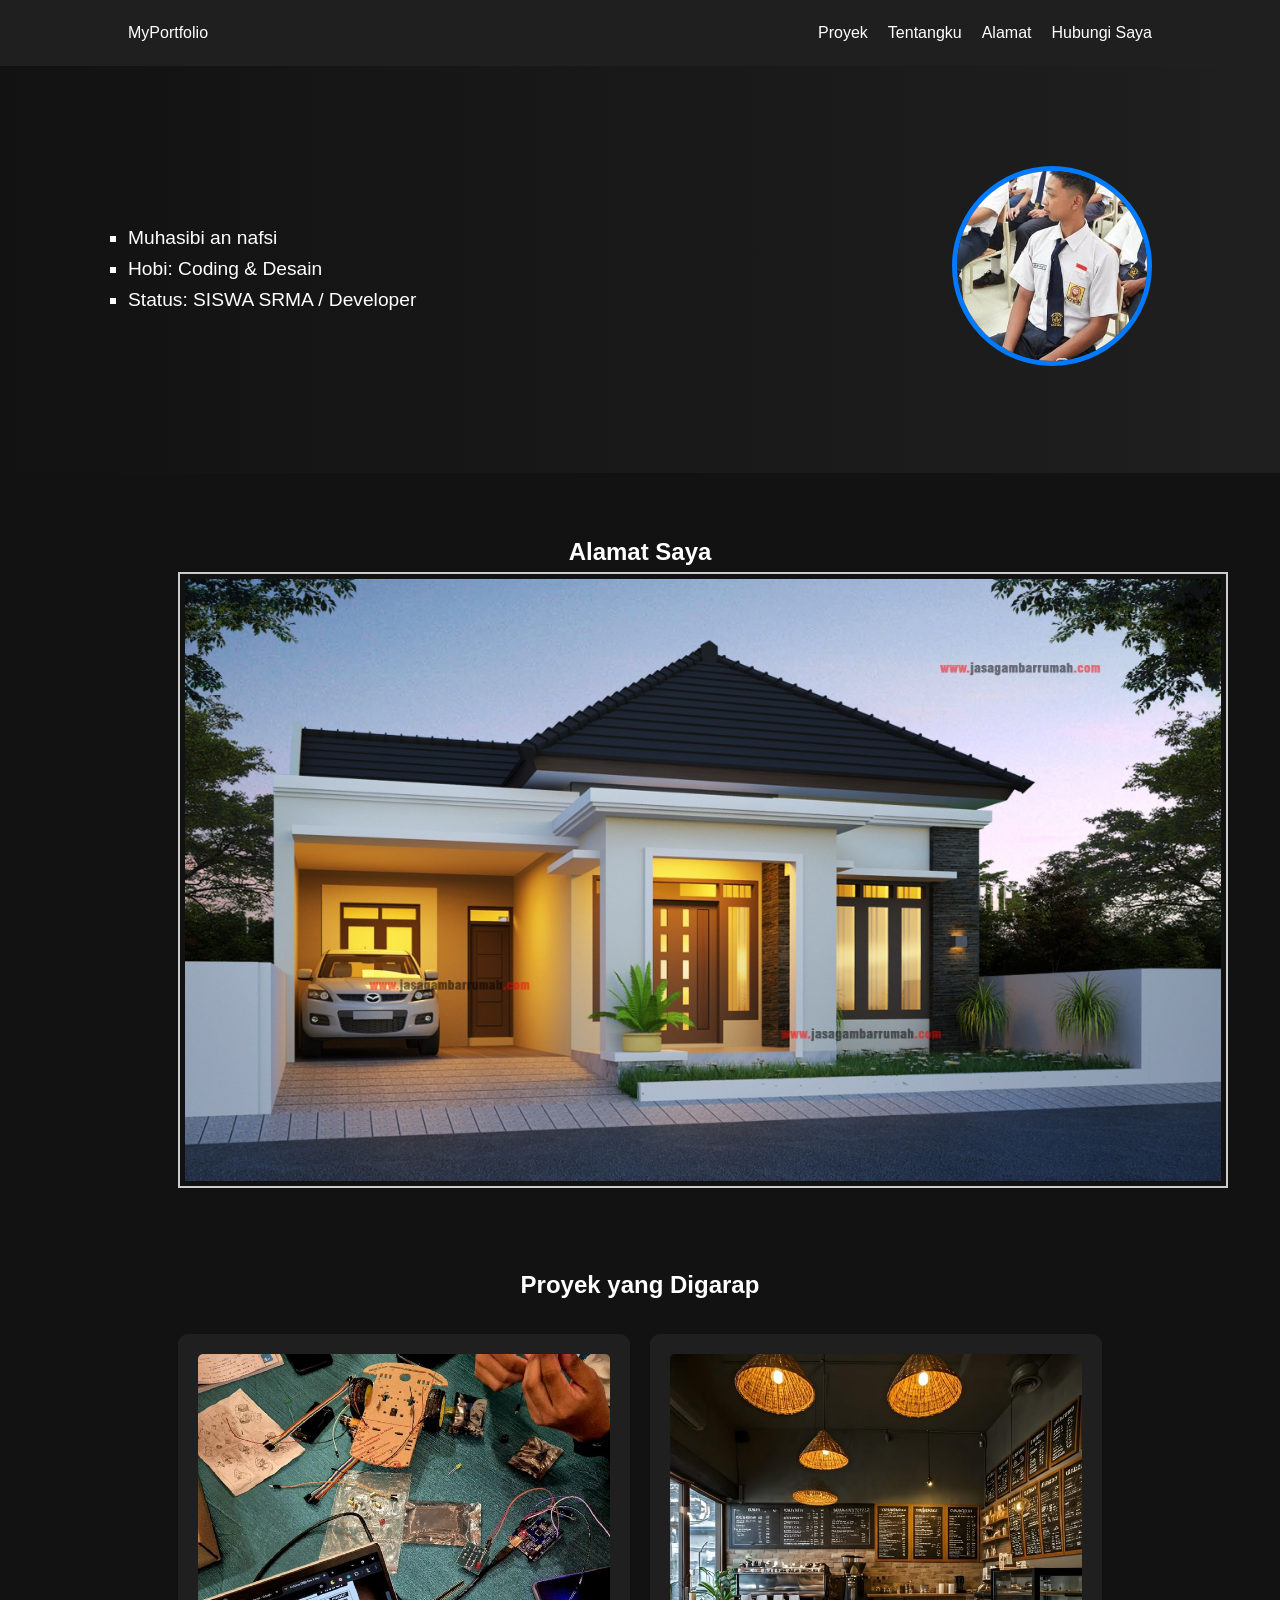
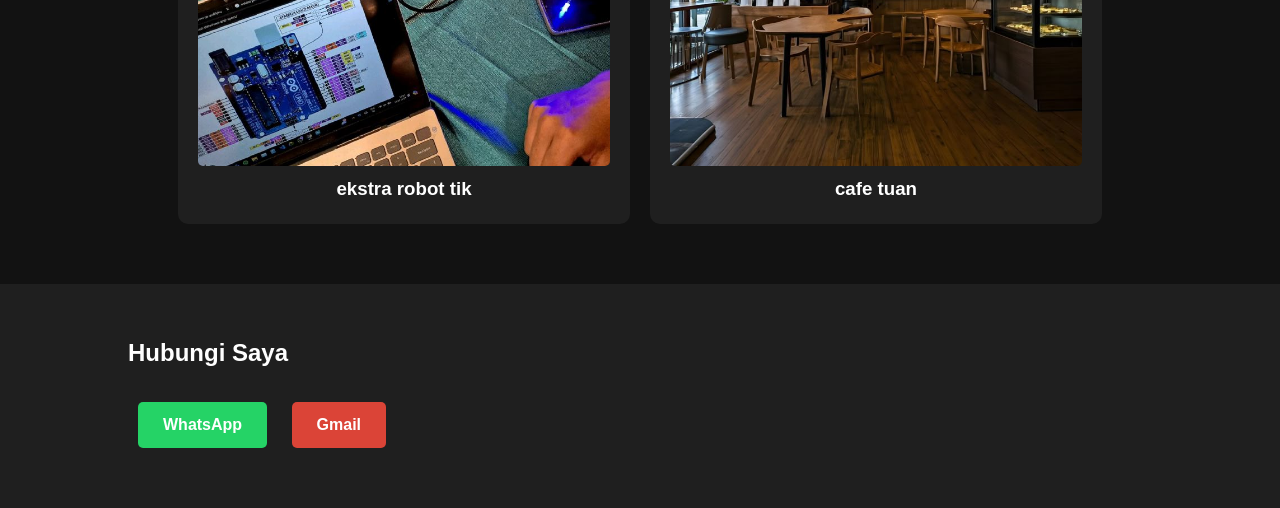
==== index.html @ e62d5908 "init rename 2" ====
<!DOCTYPE html>
<html lang="id">

<head>
    <meta charset="UTF-8">
    <meta name="viewport" content="width=device-width, initial-scale=1.0">
    <title>Portofolio Saya</title>
    <link rel="stylesheet" href="style.css">
</head>

<body>

    <nav class="navbar">
        <div class="logo">MyPortfolio</div>
        <ul class="nav-links">
            <li><a href="#proyek">Proyek</a></li>
            <li><a href="#" id="btn-tentangku">Tentangku</a></li>
            <li><a href="#alamat">Alamat</a></li>
            <li><a href="#kontak">Hubungi Saya</a></li>
        </ul>
    </nav>

    <header class="hero">
        <div class="hero-content">
            <ul class="biodata">
                <li>Muhasibi an nafsi</li>
                <li>Hobi: Coding & Desain</li>
                <li>Status: SISWA SRMA / Developer</li>
            </ul>
            <div class="foto-profil">
                <img src="hitamlu.jpeg" alt="Foto Saya">
            </div>
        </div>
    </header>

    

    <section id="tentangku-section" class="hidden">
        <div class="container-tentangku">
            <h2>Tentang Saya</h2>
            <div class="card-container">
                <p>Halo! Saya Muhasibi an Nafsi, seorang SISWA yang memiliki minat besar dalam dunia teknologi, khususnya dalam bidang coding dan desain. Saya selalu bersemangat untuk belajar hal-hal baru dan mengembangkan keterampilan saya di bidang ini. Selain itu, saya juga aktif dalam berbagai proyek yang memungkinkan saya untuk menerapkan pengetahuan saya dalam praktik nyata. Saya percaya bahwa dengan kerja keras dan dedikasi, saya dapat mencapai tujuan saya dan memberikan kontribusi positif dalam dunia teknologi.</p>
            </div>
        <div class="container-tentangku">
            <h2>Tentang Saya</h2>
            <div class="card-container">

                 <div class="project-grid">
               <a href="http://127.0.0.1:5503/SD.html" class="project-card">
                <img src="SD.png" alt="Proyek 1">
                <div class="project-info">
                    <h3>kehidupan sd</h3>
                </div>
               </a>
                 <div class="project-grid">
               <a href="http://127.0.0.1:5501/SMP.html" class="project-card">
                <img src="SMP.png" alt="Proyek 1">
                <div class="project-info">
                    <h3>kehidupan SMP</h3>
                </div>
               </a>
                <div class="project-grid">
               <a href="http://127.0.0.1:5502/SRMA.html" class="project-card">
                <img src="SRMA.png" alt="Proyek 1">
                <div class="project-info">
                    <h3>kehidupan SRMA</h3>
                </div>
               </a>
            </div>
        </div>
    </section>

    <section id="alamat">
        <h2>Alamat Saya</h2>
        <div class="rumah-container">
            <a href="https://www.google.com/maps/place/DERINZA/@-7.7961818,112.0410421,17z/data=!4m15!1m8!3m7!1s0x2e7857568345a993:0x3facb1099c20fab9!2sJl.+Miri,+Kec.+Ngasem,+Kabupaten+Kediri,+Jawa+Timur!3b1!8m2!3d-7.7956473!4d112.0436247!16s%2Fg%2F1hm4wj659!3m5!1s0x2e7857570e2b7f69:0xae34201c643025cc!8m2!3d-7.795965!4d112.04338!16s%2Fg%2F11t0gn72p6?entry=ttu&g_ep=EgoyMDI2MDQyMi4wIKXMDSoASAFQAw%3D%3D" target="_blank">
                <img src="rumahgw.jpg" alt="Gambar Rumah" class="img-rumah">
                
            </a>
        </div>
    </section>

    <section id="proyek">
        <h2>Proyek yang Digarap</h2>
        <div class="project-grid">
            <a href="http://127.0.0.1:5505/robot.html#join" class="project-card">
                <img src="robot.jpg" alt="Proyek 1">
                <div class="project-info">
                    <h3>ekstra robot tik</h3>
                </div>
            </a>
            <a href="file:///C:/Users/SRMA24KDR070/OneDrive/Documents/kode/cafe%20yang%20tingkat%20lanjut/indek.html" class="project-card">
                <img src="cafe.jpg" alt="Proyek 2">
                <div class="project-info">
                    <h3>cafe tuan</h3>
                </div>
            </a>
        </div>
    </section>

    <footer id="kontak">
        <h2>Hubungi Saya</h2>
        <div class="contact-links">
            <a href="https://wa.me/6289685595566?text=Halo%20saya%20tertarik%20dengan%20proyek%20anda" target="_blank"
                class="btn-wa">WhatsApp</a>
            <a href="mailto:chilkid287@gmail.com" class="btn-gmail">Gmail</a>
        </div>
    </footer>

    <script src="script.js"></script>
</body>

</html>
---- style.css ----
* {
    margin: 0;
    padding: 0;
    box-sizing: border-box;
    font-family: 'Segoe UI', Tahoma, Geneva, Verdana, sans-serif;
    scroll-behavior: smooth;
}

body {
    background-color: #121212;
    color: white;
    line-height: 1.6;
}

/* Navbar */
.navbar {
    display: flex;
    justify-content: space-between;
    align-items: center;
    padding: 20px 10%;
    background: #1f1f1f;
    position: sticky;
    top: 0;
    z-index: 1000;
}

.nav-links {
    display: flex;
    list-style: none;
}

.nav-links li a {
    color: white;
    text-decoration: none;
    margin-left: 20px;
    transition: 0.3s;
}

.nav-links li a:hover {
    color: #007bff;
}
.ireng {
    padding: 100px 10%;
    background: linear-gradient(to right, #121212, #1f1f1f);
    text-align: center;
}
.ireng-content h1 {
    font-size: 2.5rem;
    margin-bottom: 20px;
}
.ireng-content p {
    font-size: 1.2rem;
    color: #cccccc;
}

.hitam {
    padding: 80px 10%;
    text-align: center;
}
.hitam-content h2 {
    display: inline-block;
    grid-template-columns: repeat(auto-fit, minmax(250px, 1fr));
    gap: 20px;
    margin-top: 30px;
}
.hitam-content p {
    font-size: 1.2rem;
    color: #cccccc;
}




/* Hero Section */
.hero {
    padding: 100px 10%;
    background: linear-gradient(to right, #121212, #1f1f1f);
}

.hero-content {
    display: flex;
    justify-content: space-between;
    align-items: center;
}

.biodata {
    list-style: square;
    font-size: 1.2rem;
}

.foto-profil img {
    width: 200px;
    height: 200px;
    border-radius: 50%;
    border: 5px solid #007bff;
    object-fit: cover;
}

/* Section Styling */
section {
    padding: 10px 10%;
    text-align: center;
    margin: 50px;
    object-fit: cover;
}

.hidden {
    display: none;
}
.icon-SD, .icon-SMP, .icon-SRMA {
    width: 100px;
    height: 100px;
    margin: 100px;
}

.icon-SD:hover, .icon-SMP:hover, .icon-SRMA:hover {
    transform: scale(1.1);

}
.icon-SD.png-img {
    width: 100%;
    border-radius: 5px;
    object-fit: cover;
}

.icon-SMP.png-img {
    width: 100%;
    border-radius: 5px;
    object-fit: cover;
}


.icon-SRMA.png-img {
    width: 100%;
    border-radius: 5px;
    object-fit: cover;
}

/* Cards */
.card-container, .project-grid {
    display: grid;
    grid-template-columns: repeat(auto-fit, minmax(250px, 1fr));
    gap: 20px;
    margin-top: 30px;
}

.card, .project-card {
    background: #1f1f1f;
    padding: 20px;
    border-radius: 10px;
    transition: 0.3s;
    text-decoration: none;
    color: white;
}

.card:hover, .project-card:hover {
    transform: translateY(-10px);
    border: 1px solid #007bff;
}

.project-card img {
    width: 100%;
    border-radius: 5px;
}

/* Alamat */
.img-rumah {
    width: 1050px;
    cursor: pointer;
    transition: 0.3s;
    border: #cccccc solid 2px;
    padding: 5px;
}
.img-rumah:hover {
    filter: invert(0); /* Kembalikan warna asli saat hover */
}

.img-rumah:hover {
    transform: scale(1.1);
}

/* Footer / Kontak */
footer {
    background: #1f1f1f;
    padding: 50px 10%;
}

.contact-links {
    margin-top: 20px;
}

.contact-links a {
    display: inline-block;
    padding: 10px 25px;
    margin: 10px;
    text-decoration: none;
    border-radius: 5px;
    color: white;
    font-weight: bold;
}

.btn-wa { background: #25d366; }
.btn-gmail { background: #db4437; }
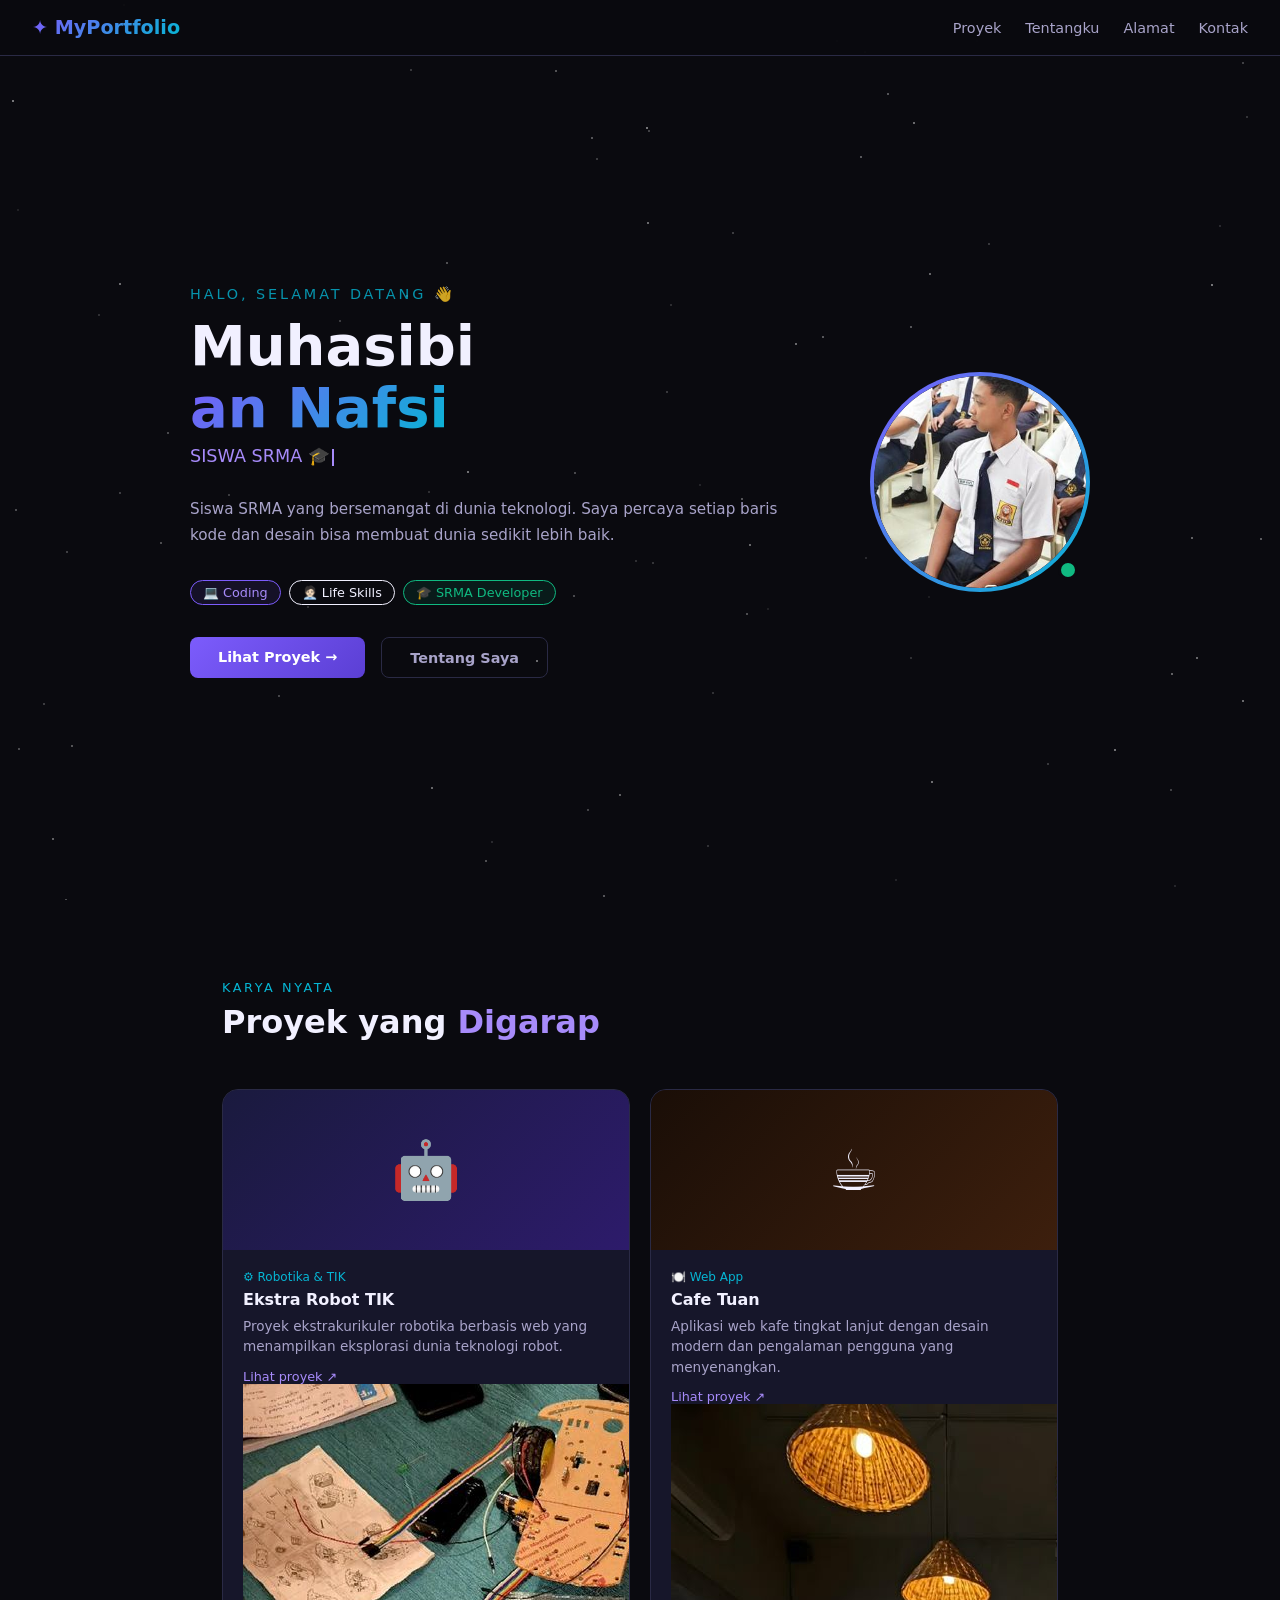
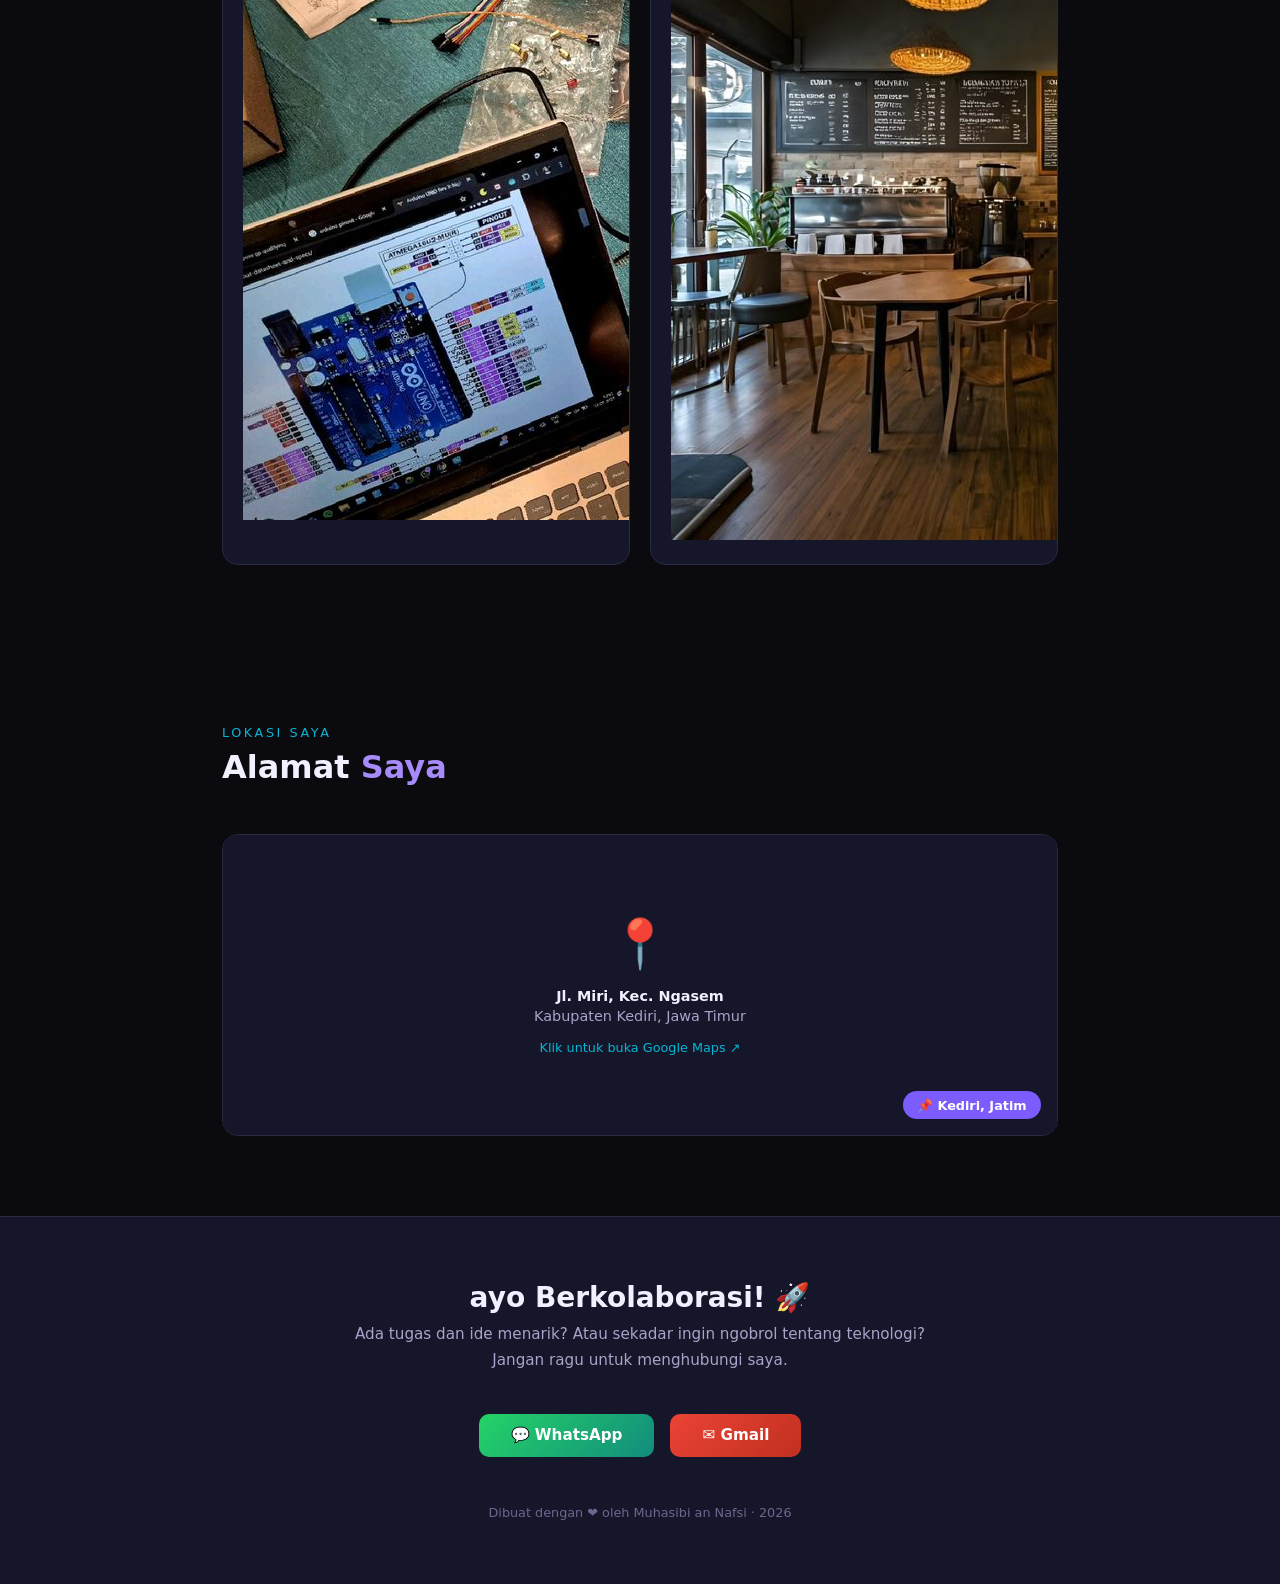
==== commit e0629b90: "init edit" ====
--- a/index.html
+++ b/index.html
@@ -1,113 +1,166 @@
 <!DOCTYPE html>
 <html lang="id">
-
 <head>
-    <meta charset="UTF-8">
-    <meta name="viewport" content="width=device-width, initial-scale=1.0">
-    <title>Portofolio Saya</title>
-    <link rel="stylesheet" href="style.css">
+  <meta charset="UTF-8">
+  <meta name="viewport" content="width=device-width, initial-scale=1.0">
+  <title>Portofolio – Muhasibi an Nafsi</title>
+  <link rel="stylesheet" href="style.css">
 </head>
-
 <body>
 
-    <nav class="navbar">
-        <div class="logo">MyPortfolio</div>
-        <ul class="nav-links">
-            <li><a href="#proyek">Proyek</a></li>
-            <li><a href="#" id="btn-tentangku">Tentangku</a></li>
-            <li><a href="#alamat">Alamat</a></li>
-            <li><a href="#kontak">Hubungi Saya</a></li>
-        </ul>
-    </nav>
+  <!-- Background Stars -->
+  <div class="stars" id="stars"></div>
 
-    <header class="hero">
-        <div class="hero-content">
-            <ul class="biodata">
-                <li>Muhasibi an nafsi</li>
-                <li>Hobi: Coding & Desain</li>
-                <li>Status: SISWA SRMA / Developer</li>
-            </ul>
-            <div class="foto-profil">
-                <img src="hitamlu.jpeg" alt="Foto Saya">
-            </div>
+  <!-- Navbar -->
+  <nav class="navbar">
+    <div class="logo">✦ MyPortfolio</div>
+    <button class="hamburger" id="hamburger" aria-label="Menu">
+      <span></span><span></span><span></span>
+    </button>
+    <ul class="nav-links" id="nav-links">
+      <li><a href="#sec-proyek">Proyek</a></li>
+      <li><a href="#" id="btn-tentangku">Tentangku</a></li>
+      <li><a href="#sec-alamat">Alamat</a></li>
+      <li><a href="#sec-kontak">Kontak</a></li>
+    </ul>
+  </nav>
+
+  <!-- Hero -->
+  <section class="hero">
+    <div class="hero-inner">
+      <div class="hero-text">
+        <p class="greeting">Halo, selamat datang 👋</p>
+        <h1 class="hero-name">Muhasibi<br><span>an Nafsi</span></h1>
+        <p class="hero-role"><span id="typewriter"></span><span class="cursor"></span></p>
+        <p class="hero-bio">Siswa SRMA yang bersemangat di dunia teknologi. Saya percaya setiap baris kode dan desain bisa membuat dunia sedikit lebih baik.</p>
+        <div class="tags">
+          <span class="tag coding">💻 Coding</span>
+          <span class="tag life skills">🧑🏻‍💼 Life Skills</span>
+          <span class="tag status">🎓 SRMA Developer</span>
         </div>
-    </header>
+        <div class="hero-cta">
+          <a href="#sec-proyek" class="btn-primary">Lihat Proyek →</a>
+          <a href="#" class="btn-sec" id="btn-tentangku-hero">Tentang Saya</a>
+        </div>
+      </div>
+      <div class="avatar-wrap">
+        <div class="avatar-ring">
+          <div class="avatar-inner">
+            <img src="hitamlu.jpeg" alt="Foto Muhasibi" onerror="this.style.display='none';this.nextElementSibling.style.display='flex'">
+            <div class="avatar-fallback">🧑‍💻</div>
+          </div>
+        </div>
+        <div class="status-dot" title="Aktif belajar!"></div>
+      </div>
+    </div>
+  </section>
 
-    
+  <!-- Section: Tentangku (hidden toggle) -->
+  <div id="section-tentangku" class="hidden-section">
+    <div class="sec-label">Kenali Saya</div>
+    <h2 class="sec-title">Tentang <span>Saya</span></h2>
+    <div class="about-card">
+      <div class="about-text">
+        <p>Halo! Saya <strong>Muhasibi an Nafsi</strong>, seorang siswa yang memiliki minat besar dalam dunia teknologi, khususnya coding dan desain.</p>
+        <p>halo saya muhasibi, seorang pelajar fana yang tidak mengejar keabadian, melainkan ingin meninggalkan jejak bermakna di antara waktu dan takdir. Mengingat sic transit gloria mundi bahwa segala kejayaan hanyalah sementara dan kita semua pada akhirnya akan kembali menjadi debu, saya memilih untuk tidak gentar menghadapi akhir. Melainkan hidup sepenuhnya, sebab memento mori: hidup ini singkat, maka setiap langkah harus memiliki arti.</p>
+        <p>Dengan kerja keras dan belajar, saya yakin dapat mencapai tujuan dan memberikan kontribusi positif dalam dunia teknologi.</p>
+      </div>
+      <div class="skills-wrap">
+        <p class="skills-label">Keterampilan</p>
+        <div class="skills-grid">
+          <div class="skill-item"><span>🌐</span><p>HTML/CSS</p></div>
+          <div class="skill-item"><span>⚙️</span><p>JavaScript</p></div>
+          <div class="skill-item"><span>🧭</span><p>life skills</p></div>
+          <div class="skill-item"><span>📱</span><p>Responsive</p></div>
+          <div class="skill-item"><span>🤖</span><p>Robotika</p></div>
+          <div class="skill-item"><span>✨</span><p>Kreatif</p></div>
+        </div>
+      </div>
+    </div>
 
-    <section id="tentangku-section" class="hidden">
-        <div class="container-tentangku">
-            <h2>Tentang Saya</h2>
-            <div class="card-container">
-                <p>Halo! Saya Muhasibi an Nafsi, seorang SISWA yang memiliki minat besar dalam dunia teknologi, khususnya dalam bidang coding dan desain. Saya selalu bersemangat untuk belajar hal-hal baru dan mengembangkan keterampilan saya di bidang ini. Selain itu, saya juga aktif dalam berbagai proyek yang memungkinkan saya untuk menerapkan pengetahuan saya dalam praktik nyata. Saya percaya bahwa dengan kerja keras dan dedikasi, saya dapat mencapai tujuan saya dan memberikan kontribusi positif dalam dunia teknologi.</p>
-            </div>
-        <div class="container-tentangku">
-            <h2>Tentang Saya</h2>
-            <div class="card-container">
+    <div class="life-wrap">
+      <p class="skills-label">Perjalanan Hidup</p>
+      <div class="life-grid">
+        <a href="http://127.0.0.1:5503/SD.html" class="life-card">
+          <div class="life-icon">🏫</div>
+          <div class="life-phase">Fase 1</div>
+          <div class="life-name">Kehidupan SD</div>
+          <div class="life-desc">Awal perjalanan, penuh rasa ingin tahu dan semangat belajar.</div>
+        </a>
+        <a href="http://127.0.0.1:5501/SMP.html" class="life-card">
+          <div class="life-icon">📚</div>
+          <div class="life-phase">Fase 2</div>
+          <div class="life-name">Kehidupan SMP</div>
+          <div class="life-desc">Mulai mengenal dunia teknologi dan coding pertama kali.</div>
+        </a>
+        <a href="http://127.0.0.1:5502/SRMA.html" class="life-card">
+          <div class="life-icon">💡</div>
+          <div class="life-phase">Fase 3 — Sekarang</div>
+          <div class="life-name">Kehidupan SRMA</div>
+          <div class="life-desc">Mengembangkan proyek nyata dan menjadi developer muda.</div>
+        </a>
+      </div>
+    </div>
+  </div>
 
-                 <div class="project-grid">
-               <a href="http://127.0.0.1:5503/SD.html" class="project-card">
-                <img src="SD.png" alt="Proyek 1">
-                <div class="project-info">
-                    <h3>kehidupan sd</h3>
-                </div>
-               </a>
-                 <div class="project-grid">
-               <a href="http://127.0.0.1:5501/SMP.html" class="project-card">
-                <img src="SMP.png" alt="Proyek 1">
-                <div class="project-info">
-                    <h3>kehidupan SMP</h3>
-                </div>
-               </a>
-                <div class="project-grid">
-               <a href="http://127.0.0.1:5502/SRMA.html" class="project-card">
-                <img src="SRMA.png" alt="Proyek 1">
-                <div class="project-info">
-                    <h3>kehidupan SRMA</h3>
-                </div>
-               </a>
-            </div>
+  <!-- Section: Proyek -->
+  <section class="sec" id="sec-proyek">
+    <div class="sec-label">Karya Nyata</div>
+    <h2 class="sec-title">Proyek yang <span>Digarap</span></h2>
+    <div class="project-grid">
+      <a href="https://muhasibiannafsi.github.io/eksta-robot/" class="project-card" target="_blank">
+        <div class="project-img robot-bg">🤖</div>
+        <div class="project-body">
+          <div class="project-tag">⚙️ Robotika & TIK</div>
+          <div class="project-title">Ekstra Robot TIK</div>
+          <div class="project-desc">Proyek ekstrakurikuler robotika berbasis web yang menampilkan eksplorasi dunia teknologi robot.</div>
+          <div class="proj-link">Lihat proyek <span>↗</span></div>
+          <img src="robot.jpg" alt="robot">
         </div>
-    </section>
+      </a>
+      <a href="https://muhasibiannafsi.github.io/cafe-yang-tingkat-lanjut/" class="project-card" target="_blank">
+        <div class="project-img cafe-bg">☕</div>
+        <div class="project-body">
+          <div class="project-tag">🍽️ Web App</div>
+          <div class="project-title">Cafe Tuan</div>
+          <div class="project-desc">Aplikasi web kafe tingkat lanjut dengan desain modern dan pengalaman pengguna yang menyenangkan.</div>
+          <div class="proj-link">Lihat proyek <span>↗</span></div>
+          <img src="cafe.jpg" alt="cafe">
+        </div>
+      </a>
+    </div>
+  </section>
 
-    <section id="alamat">
-        <h2>Alamat Saya</h2>
-        <div class="rumah-container">
-            <a href="https://www.google.com/maps/place/DERINZA/@-7.7961818,112.0410421,17z/data=!4m15!1m8!3m7!1s0x2e7857568345a993:0x3facb1099c20fab9!2sJl.+Miri,+Kec.+Ngasem,+Kabupaten+Kediri,+Jawa+Timur!3b1!8m2!3d-7.7956473!4d112.0436247!16s%2Fg%2F1hm4wj659!3m5!1s0x2e7857570e2b7f69:0xae34201c643025cc!8m2!3d-7.795965!4d112.04338!16s%2Fg%2F11t0gn72p6?entry=ttu&g_ep=EgoyMDI2MDQyMi4wIKXMDSoASAFQAw%3D%3D" target="_blank">
-                <img src="rumahgw.jpg" alt="Gambar Rumah" class="img-rumah">
-                
-            </a>
+  <!-- Section: Alamat -->
+  <section class="sec" id="sec-alamat">
+    <div class="sec-label">Lokasi Saya</div>
+    <h2 class="sec-title">Alamat <span>Saya</span></h2>
+    <div class="map-wrap">
+      <a class="map-link" href="https://www.google.com/maps/place/DERINZA/@-7.7961818,112.0410421,17z" target="_blank">
+        <div class="map-placeholder">
+          <div class="map-pin">📍</div>
+          <div class="map-addr">
+            <strong>Jl. Miri, Kec. Ngasem</strong>
+            Kabupaten Kediri, Jawa Timur
+          </div>
+          <div class="map-hint">Klik untuk buka Google Maps ↗</div>
         </div>
-    </section>
+        <span class="map-badge">📌 Kediri, Jatim</span>
+      </a>
+    </div>
+  </section>
 
-    <section id="proyek">
-        <h2>Proyek yang Digarap</h2>
-        <div class="project-grid">
-            <a href="http://127.0.0.1:5505/robot.html#join" class="project-card">
-                <img src="robot.jpg" alt="Proyek 1">
-                <div class="project-info">
-                    <h3>ekstra robot tik</h3>
-                </div>
-            </a>
-            <a href="file:///C:/Users/SRMA24KDR070/OneDrive/Documents/kode/cafe%20yang%20tingkat%20lanjut/indek.html" class="project-card">
-                <img src="cafe.jpg" alt="Proyek 2">
-                <div class="project-info">
-                    <h3>cafe tuan</h3>
-                </div>
-            </a>
-        </div>
-    </section>
+  <!-- Footer / Kontak -->
+  <footer id="sec-kontak">
+    <div class="contact-heading">ayo Berkolaborasi! 🚀</div>
+    <p class="contact-sub">Ada tugas dan ide menarik? Atau sekadar ingin ngobrol tentang teknologi?<br>Jangan ragu untuk menghubungi saya.</p>
+    <div class="contact-btns">
+      <a href="https://wa.me/6289685595566?text=Halo%20saya%20tertarik%20dengan%20proyek%20anda" target="_blank" class="btn-wa">💬 WhatsApp</a>
+      <a href="mailto:chilkid287@gmail.com" class="btn-gm">✉️ Gmail</a>
+    </div>
+    <p class="footer-note">Dibuat dengan ❤️ oleh Muhasibi an Nafsi · 2026</p>
+  </footer>
 
-    <footer id="kontak">
-        <h2>Hubungi Saya</h2>
-        <div class="contact-links">
-            <a href="https://wa.me/6289685595566?text=Halo%20saya%20tertarik%20dengan%20proyek%20anda" target="_blank"
-                class="btn-wa">WhatsApp</a>
-            <a href="mailto:chilkid287@gmail.com" class="btn-gmail">Gmail</a>
-        </div>
-    </footer>
-
-    <script src="script.js"></script>
+  <script src="script.js"></script>
 </body>
-
 </html>
--- a/style.css
+++ b/style.css
@@ -1,203 +1,668 @@
-* {
-    margin: 0;
-    padding: 0;
-    box-sizing: border-box;
-    font-family: 'Segoe UI', Tahoma, Geneva, Verdana, sans-serif;
-    scroll-behavior: smooth;
+/* ===========================
+   RESET & ROOT VARIABLES
+=========================== */
+*, *::before, *::after {
+  margin: 0;
+  padding: 0;
+  box-sizing: border-box;
+}
+
+:root {
+  --bg:       #0a0a0f;
+  --bg2:      #111118;
+  --bg3:      #1a1a2e;
+  --accent:   #7c5cfc;
+  --accent2:  #a78bfa;
+  --accent3:  #06b6d4;
+  --text:     #f1f0ff;
+  --text2:    #a8a3c9;
+  --text3:    #6b6890;
+  --card:     #16162a;
+  --card2:    #1e1e35;
+  --border:   #2a2a45;
+  --green:    #10b981;
+}
+
+html {
+  scroll-behavior: smooth;
 }
 
 body {
-    background-color: #121212;
-    color: white;
-    line-height: 1.6;
-}
-
-/* Navbar */
+  background: var(--bg);
+  color: var(--text);
+  font-family: 'Segoe UI', system-ui, sans-serif;
+  overflow-x: hidden;
+}
+
+/* ===========================
+   STAR BACKGROUND
+=========================== */
+.stars {
+  position: fixed;
+  top: 0; left: 0;
+  width: 100%; height: 100%;
+  pointer-events: none;
+  z-index: 0;
+  overflow: hidden;
+}
+
+.star {
+  position: absolute;
+  width: 2px; height: 2px;
+  background: #fff;
+  border-radius: 50%;
+  animation: twinkle var(--d, 3s) var(--delay, 0s) infinite;
+}
+
+@keyframes twinkle {
+  0%, 100% { opacity: 0.1; transform: scale(1); }
+  50%       { opacity: 0.8; transform: scale(1.5); }
+}
+
+/* ===========================
+   NAVBAR
+=========================== */
 .navbar {
-    display: flex;
-    justify-content: space-between;
+  position: fixed;
+  top: 0; left: 0; right: 0;
+  z-index: 100;
+  display: flex;
+  align-items: center;
+  justify-content: space-between;
+  padding: 1rem 2rem;
+  background: rgba(10, 10, 15, 0.85);
+  backdrop-filter: blur(16px);
+  border-bottom: 1px solid var(--border);
+}
+
+.logo {
+  font-size: 1.2rem;
+  font-weight: 700;
+  background: linear-gradient(135deg, var(--accent), var(--accent3));
+  -webkit-background-clip: text;
+  -webkit-text-fill-color: transparent;
+}
+
+.nav-links {
+  display: flex;
+  gap: 1.5rem;
+  list-style: none;
+}
+
+.nav-links a {
+  color: var(--text2);
+  text-decoration: none;
+  font-size: 0.9rem;
+  transition: color 0.2s;
+}
+
+.nav-links a:hover {
+  color: var(--accent2);
+}
+
+/* Hamburger (mobile) */
+.hamburger {
+  display: none;
+  flex-direction: column;
+  gap: 5px;
+  background: none;
+  border: none;
+  cursor: pointer;
+  padding: 4px;
+}
+
+.hamburger span {
+  display: block;
+  width: 24px; height: 2px;
+  background: var(--text2);
+  border-radius: 2px;
+  transition: all 0.3s;
+}
+
+.hamburger.open span:nth-child(1) { transform: translateY(7px) rotate(45deg); }
+.hamburger.open span:nth-child(2) { opacity: 0; }
+.hamburger.open span:nth-child(3) { transform: translateY(-7px) rotate(-45deg); }
+
+/* ===========================
+   HERO
+=========================== */
+.hero {
+  min-height: 100vh;
+  display: flex;
+  align-items: center;
+  justify-content: center;
+  position: relative;
+  z-index: 1;
+  padding: 6rem 2rem 2rem;
+}
+
+.hero-inner {
+  display: flex;
+  align-items: center;
+  gap: 4rem;
+  max-width: 900px;
+  width: 100%;
+  flex-wrap: wrap;
+  justify-content: center;
+}
+
+.hero-text {
+  flex: 1;
+  min-width: 260px;
+}
+
+.greeting {
+  font-size: 0.9rem;
+  color: var(--accent3);
+  letter-spacing: 0.2em;
+  text-transform: uppercase;
+  margin-bottom: 0.75rem;
+  opacity: 0.8;
+}
+
+.hero-name {
+  font-size: clamp(2rem, 5vw, 3.5rem);
+  font-weight: 800;
+  line-height: 1.1;
+  margin-bottom: 0.5rem;
+}
+
+.hero-name span {
+  background: linear-gradient(135deg, var(--accent), var(--accent3));
+  -webkit-background-clip: text;
+  -webkit-text-fill-color: transparent;
+}
+
+.hero-role {
+  font-size: 1.1rem;
+  color: var(--accent2);
+  margin-bottom: 1.5rem;
+  min-height: 1.5em;
+}
+
+.cursor {
+  display: inline-block;
+  width: 2px;
+  height: 1em;
+  background: var(--accent2);
+  margin-left: 2px;
+  vertical-align: middle;
+  animation: blink 0.8s infinite;
+}
+
+@keyframes blink {
+  0%, 100% { opacity: 1; }
+  50%       { opacity: 0; }
+}
+
+.hero-bio {
+  color: var(--text2);
+  line-height: 1.7;
+  margin-bottom: 2rem;
+  font-size: 0.95rem;
+}
+
+/* Tags */
+.tags {
+  display: flex;
+  flex-wrap: wrap;
+  gap: 0.5rem;
+  margin-bottom: 2rem;
+}
+
+.tag {
+  padding: 0.25rem 0.75rem;
+  border-radius: 999px;
+  font-size: 0.8rem;
+  border: 1px solid;
+}
+
+.tag.coding  { color: var(--accent2); border-color: var(--accent);  background: rgba(124, 92, 252, 0.1); }
+.tag.desain  { color: var(--accent3); border-color: var(--accent3); background: rgba(6, 182, 212, 0.1); }
+.tag.status  { color: var(--green);   border-color: var(--green);   background: rgba(16, 185, 129, 0.1); }
+
+/* CTA Buttons */
+.hero-cta {
+  display: flex;
+  gap: 1rem;
+  flex-wrap: wrap;
+}
+
+.btn-primary {
+  padding: 0.7rem 1.75rem;
+  border-radius: 8px;
+  font-size: 0.9rem;
+  font-weight: 600;
+  cursor: pointer;
+  text-decoration: none;
+  border: none;
+  background: linear-gradient(135deg, var(--accent), #5b3fd4);
+  color: #fff;
+  transition: transform 0.2s, box-shadow 0.2s;
+}
+
+.btn-primary:hover {
+  transform: translateY(-2px);
+  box-shadow: 0 8px 24px rgba(124, 92, 252, 0.4);
+}
+
+.btn-sec {
+  padding: 0.7rem 1.75rem;
+  border-radius: 8px;
+  font-size: 0.9rem;
+  font-weight: 600;
+  cursor: pointer;
+  text-decoration: none;
+  border: 1px solid var(--border);
+  color: var(--text2);
+  background: transparent;
+  transition: all 0.2s;
+}
+
+.btn-sec:hover {
+  border-color: var(--accent2);
+  color: var(--accent2);
+}
+
+/* ===========================
+   AVATAR
+=========================== */
+.avatar-wrap {
+  position: relative;
+  flex-shrink: 0;
+}
+
+.avatar-ring {
+  width: 220px; height: 220px;
+  border-radius: 50%;
+  padding: 4px;
+  background: linear-gradient(135deg, var(--accent), var(--accent3));
+  animation: spin 8s linear infinite;
+}
+
+@keyframes spin {
+  from { transform: rotate(0deg); }
+  to   { transform: rotate(360deg); }
+}
+
+.avatar-inner {
+  width: 100%; height: 100%;
+  border-radius: 50%;
+  background: var(--card2);
+  display: flex;
+  align-items: center;
+  justify-content: center;
+  overflow: hidden;
+  animation: spin 8s linear infinite reverse;
+}
+
+.avatar-inner img {
+  width: 100%; height: 100%;
+  object-fit: cover;
+  border-radius: 50%;
+}
+
+.avatar-fallback {
+  font-size: 5rem;
+  line-height: 1;
+  display: none;
+}
+
+.status-dot {
+  position: absolute;
+  bottom: 12px; right: 12px;
+  width: 20px; height: 20px;
+  border-radius: 50%;
+  background: var(--green);
+  border: 3px solid var(--bg);
+  animation: pulse 2s infinite;
+}
+
+@keyframes pulse {
+  0%, 100% { box-shadow: 0 0 0 0 rgba(16, 185, 129, 0.6); }
+  50%       { box-shadow: 0 0 0 8px rgba(16, 185, 129, 0); }
+}
+
+/* ===========================
+   SECTIONS (generic)
+=========================== */
+.sec {
+  padding: 5rem 2rem;
+  position: relative;
+  z-index: 1;
+  max-width: 900px;
+  margin: 0 auto;
+}
+
+.sec-label {
+  font-size: 0.8rem;
+  color: var(--accent3);
+  letter-spacing: 0.2em;
+  text-transform: uppercase;
+  margin-bottom: 0.5rem;
+}
+
+.sec-title {
+  font-size: clamp(1.5rem, 3vw, 2rem);
+  font-weight: 700;
+  margin-bottom: 3rem;
+}
+
+.sec-title span {
+  color: var(--accent2);
+}
+
+/* ===========================
+   HIDDEN SECTION (Tentangku)
+=========================== */
+.hidden-section {
+  display: none;
+  max-width: 900px;
+  margin: 0 auto;
+  padding: 0 2rem 5rem;
+  position: relative;
+  z-index: 1;
+}
+
+.hidden-section.show {
+  display: block;
+}
+
+/* About card */
+.about-card {
+  background: var(--card);
+  border: 1px solid var(--border);
+  border-radius: 20px;
+  padding: 2.5rem;
+  display: flex;
+  gap: 2.5rem;
+  align-items: flex-start;
+  flex-wrap: wrap;
+}
+
+.about-text {
+  flex: 1;
+  min-width: 200px;
+}
+
+.about-text p {
+  color: var(--text2);
+  line-height: 1.8;
+  font-size: 0.95rem;
+  margin-bottom: 1rem;
+}
+
+.about-text strong {
+  color: var(--text);
+}
+
+.skills-wrap { min-width: 200px; }
+
+.skills-label {
+  font-size: 0.85rem;
+  color: var(--text3);
+  text-transform: uppercase;
+  letter-spacing: 0.1em;
+  margin-bottom: 0.75rem;
+}
+
+.skills-grid {
+  display: grid;
+  grid-template-columns: repeat(auto-fit, minmax(100px, 1fr));
+  gap: 0.75rem;
+}
+
+.skill-item {
+  background: var(--card2);
+  border: 1px solid var(--border);
+  border-radius: 10px;
+  padding: 0.75rem;
+  text-align: center;
+}
+
+.skill-item span {
+  display: block;
+  font-size: 1.5rem;
+  margin-bottom: 0.3rem;
+}
+
+.skill-item p {
+  font-size: 0.8rem;
+  color: var(--text2);
+}
+
+/* Life journey */
+.life-wrap {
+  margin-top: 2.5rem;
+}
+
+.life-grid {
+  display: grid;
+  grid-template-columns: repeat(auto-fit, minmax(220px, 1fr));
+  gap: 1.25rem;
+}
+
+.life-card {
+  background: var(--card);
+  border: 1px solid var(--border);
+  border-radius: 16px;
+  padding: 1.5rem;
+  cursor: pointer;
+  transition: all 0.25s;
+  text-decoration: none;
+  color: var(--text);
+  display: block;
+}
+
+.life-card:hover {
+  border-color: var(--accent2);
+  transform: translateY(-4px);
+}
+
+.life-icon  { font-size: 2.5rem; margin-bottom: 1rem; }
+.life-phase { font-size: 0.75rem; color: var(--accent3); text-transform: uppercase; letter-spacing: 0.15em; margin-bottom: 0.25rem; }
+.life-name  { font-weight: 600; font-size: 1.05rem; margin-bottom: 0.5rem; }
+.life-desc  { font-size: 0.85rem; color: var(--text2); line-height: 1.5; }
+
+/* ===========================
+   PROJECT CARDS
+=========================== */
+.project-grid {
+  display: grid;
+  grid-template-columns: repeat(auto-fit, minmax(260px, 1fr));
+  gap: 1.25rem;
+}
+
+.project-card {
+  background: var(--card);
+  border: 1px solid var(--border);
+  border-radius: 16px;
+  overflow: hidden;
+  text-decoration: none;
+  color: var(--text);
+  transition: transform 0.25s, border-color 0.25s, box-shadow 0.25s;
+  display: block;
+}
+
+.project-card:hover {
+  transform: translateY(-6px);
+  border-color: var(--accent);
+  box-shadow: 0 16px 40px rgba(124, 92, 252, 0.2);
+}
+
+.project-img {
+  width: 100%;
+  height: 160px;
+  display: flex;
+  align-items: center;
+  justify-content: center;
+  font-size: 3.5rem;
+}
+
+.robot-bg { background: linear-gradient(135deg, #1a1a3e, #2d1b6b); }
+.cafe-bg  { background: linear-gradient(135deg, #1a0e07, #3d1f0d); }
+
+.project-body    { padding: 1.25rem; }
+.project-tag     { font-size: 0.75rem; color: var(--accent3); margin-bottom: 0.4rem; }
+.project-title   { font-weight: 600; font-size: 1rem; margin-bottom: 0.4rem; }
+.project-desc    { font-size: 0.85rem; color: var(--text2); line-height: 1.5; }
+.proj-link       { margin-top: 0.75rem; font-size: 0.8rem; color: var(--accent2); display: flex; align-items: center; gap: 0.25rem; }
+
+/* ===========================
+   ALAMAT / MAP
+=========================== */
+.map-wrap {
+  border-radius: 16px;
+  overflow: hidden;
+  border: 1px solid var(--border);
+}
+
+.map-link {
+  display: block;
+  position: relative;
+  text-decoration: none;
+}
+
+.map-placeholder {
+  height: 300px;
+  background: var(--card);
+  display: flex;
+  flex-direction: column;
+  align-items: center;
+  justify-content: center;
+  gap: 1rem;
+  color: var(--text2);
+  transition: background 0.2s;
+}
+
+.map-placeholder:hover { background: var(--card2); }
+
+.map-pin {
+  font-size: 3rem;
+  animation: bounce 0.8s ease infinite alternate;
+}
+
+@keyframes bounce {
+  from { transform: translateY(0); }
+  to   { transform: translateY(-10px); }
+}
+
+.map-addr        { font-size: 0.9rem; color: var(--text2); text-align: center; }
+.map-addr strong { color: var(--text); display: block; margin-bottom: 0.25rem; }
+.map-hint        { font-size: 0.8rem; color: var(--accent3); }
+
+.map-badge {
+  position: absolute;
+  bottom: 1rem; right: 1rem;
+  background: var(--accent);
+  color: #fff;
+  padding: 0.4rem 0.9rem;
+  border-radius: 999px;
+  font-size: 0.8rem;
+  font-weight: 600;
+}
+
+/* ===========================
+   FOOTER / KONTAK
+=========================== */
+footer {
+  background: var(--card);
+  border-top: 1px solid var(--border);
+  padding: 4rem 2rem;
+  text-align: center;
+  position: relative;
+  z-index: 1;
+}
+
+.contact-heading {
+  font-size: 1.75rem;
+  font-weight: 700;
+  margin-bottom: 0.5rem;
+}
+
+.contact-sub {
+  color: var(--text2);
+  margin-bottom: 2.5rem;
+  font-size: 0.95rem;
+  line-height: 1.7;
+}
+
+.contact-btns {
+  display: flex;
+  gap: 1rem;
+  justify-content: center;
+  flex-wrap: wrap;
+}
+
+.btn-wa {
+  padding: 0.8rem 2rem;
+  border-radius: 10px;
+  text-decoration: none;
+  font-weight: 600;
+  font-size: 0.95rem;
+  background: linear-gradient(135deg, #25D366, #128C7E);
+  color: #fff;
+  transition: transform 0.2s, box-shadow 0.2s;
+}
+
+.btn-wa:hover {
+  transform: translateY(-2px);
+  box-shadow: 0 8px 24px rgba(37, 211, 102, 0.35);
+}
+
+.btn-gm {
+  padding: 0.8rem 2rem;
+  border-radius: 10px;
+  text-decoration: none;
+  font-weight: 600;
+  font-size: 0.95rem;
+  background: linear-gradient(135deg, #EA4335, #c1301f);
+  color: #fff;
+  transition: transform 0.2s, box-shadow 0.2s;
+}
+
+.btn-gm:hover {
+  transform: translateY(-2px);
+  box-shadow: 0 8px 24px rgba(234, 67, 53, 0.35);
+}
+
+.footer-note {
+  margin-top: 3rem;
+  font-size: 0.8rem;
+  color: var(--text3);
+}
+
+/* ===========================
+   RESPONSIVE / MOBILE
+=========================== */
+@media (max-width: 768px) {
+  .hamburger { display: flex; }
+
+  .nav-links {
+    position: fixed;
+    top: 60px; left: 0; right: 0;
+    background: rgba(10, 10, 15, 0.97);
+    backdrop-filter: blur(16px);
+    flex-direction: column;
     align-items: center;
-    padding: 20px 10%;
-    background: #1f1f1f;
-    position: sticky;
-    top: 0;
-    z-index: 1000;
-}
-
-.nav-links {
-    display: flex;
-    list-style: none;
-}
-
-.nav-links li a {
-    color: white;
-    text-decoration: none;
-    margin-left: 20px;
-    transition: 0.3s;
-}
-
-.nav-links li a:hover {
-    color: #007bff;
-}
-.ireng {
-    padding: 100px 10%;
-    background: linear-gradient(to right, #121212, #1f1f1f);
-    text-align: center;
-}
-.ireng-content h1 {
-    font-size: 2.5rem;
-    margin-bottom: 20px;
-}
-.ireng-content p {
-    font-size: 1.2rem;
-    color: #cccccc;
-}
-
-.hitam {
-    padding: 80px 10%;
-    text-align: center;
-}
-.hitam-content h2 {
-    display: inline-block;
-    grid-template-columns: repeat(auto-fit, minmax(250px, 1fr));
-    gap: 20px;
-    margin-top: 30px;
-}
-.hitam-content p {
-    font-size: 1.2rem;
-    color: #cccccc;
-}
-
-
-
-
-/* Hero Section */
-.hero {
-    padding: 100px 10%;
-    background: linear-gradient(to right, #121212, #1f1f1f);
-}
-
-.hero-content {
-    display: flex;
-    justify-content: space-between;
-    align-items: center;
-}
-
-.biodata {
-    list-style: square;
-    font-size: 1.2rem;
-}
-
-.foto-profil img {
-    width: 200px;
-    height: 200px;
-    border-radius: 50%;
-    border: 5px solid #007bff;
-    object-fit: cover;
-}
-
-/* Section Styling */
-section {
-    padding: 10px 10%;
-    text-align: center;
-    margin: 50px;
-    object-fit: cover;
-}
-
-.hidden {
-    display: none;
-}
-.icon-SD, .icon-SMP, .icon-SRMA {
-    width: 100px;
-    height: 100px;
-    margin: 100px;
-}
-
-.icon-SD:hover, .icon-SMP:hover, .icon-SRMA:hover {
-    transform: scale(1.1);
-
-}
-.icon-SD.png-img {
-    width: 100%;
-    border-radius: 5px;
-    object-fit: cover;
-}
-
-.icon-SMP.png-img {
-    width: 100%;
-    border-radius: 5px;
-    object-fit: cover;
-}
-
-
-.icon-SRMA.png-img {
-    width: 100%;
-    border-radius: 5px;
-    object-fit: cover;
-}
-
-/* Cards */
-.card-container, .project-grid {
-    display: grid;
-    grid-template-columns: repeat(auto-fit, minmax(250px, 1fr));
-    gap: 20px;
-    margin-top: 30px;
-}
-
-.card, .project-card {
-    background: #1f1f1f;
-    padding: 20px;
-    border-radius: 10px;
-    transition: 0.3s;
-    text-decoration: none;
-    color: white;
-}
-
-.card:hover, .project-card:hover {
-    transform: translateY(-10px);
-    border: 1px solid #007bff;
-}
-
-.project-card img {
-    width: 100%;
-    border-radius: 5px;
-}
-
-/* Alamat */
-.img-rumah {
-    width: 1050px;
-    cursor: pointer;
-    transition: 0.3s;
-    border: #cccccc solid 2px;
-    padding: 5px;
-}
-.img-rumah:hover {
-    filter: invert(0); /* Kembalikan warna asli saat hover */
-}
-
-.img-rumah:hover {
-    transform: scale(1.1);
-}
-
-/* Footer / Kontak */
-footer {
-    background: #1f1f1f;
-    padding: 50px 10%;
-}
-
-.contact-links {
-    margin-top: 20px;
-}
-
-.contact-links a {
-    display: inline-block;
-    padding: 10px 25px;
-    margin: 10px;
-    text-decoration: none;
-    border-radius: 5px;
-    color: white;
-    font-weight: bold;
-}
-
-.btn-wa { background: #25d366; }
-.btn-gmail { background: #db4437; }+    gap: 1.5rem;
+    padding: 2rem 1rem;
+    border-bottom: 1px solid var(--border);
+    transform: translateY(-110%);
+    transition: transform 0.3s ease;
+    z-index: 99;
+  }
+
+  .nav-links.open { transform: translateY(0); }
+  .nav-links a { font-size: 1rem; }
+}
+
+@media (max-width: 600px) {
+  .navbar { padding: 0.75rem 1.25rem; }
+  .hero   { padding: 5rem 1.25rem 2rem; }
+  .hero-inner { gap: 2rem; }
+  .avatar-ring { width: 160px; height: 160px; }
+  .sec { padding: 3.5rem 1.25rem; }
+  .hidden-section { padding: 0 1.25rem 3rem; }
+  .about-card { padding: 1.5rem; gap: 1.5rem; }
+}
